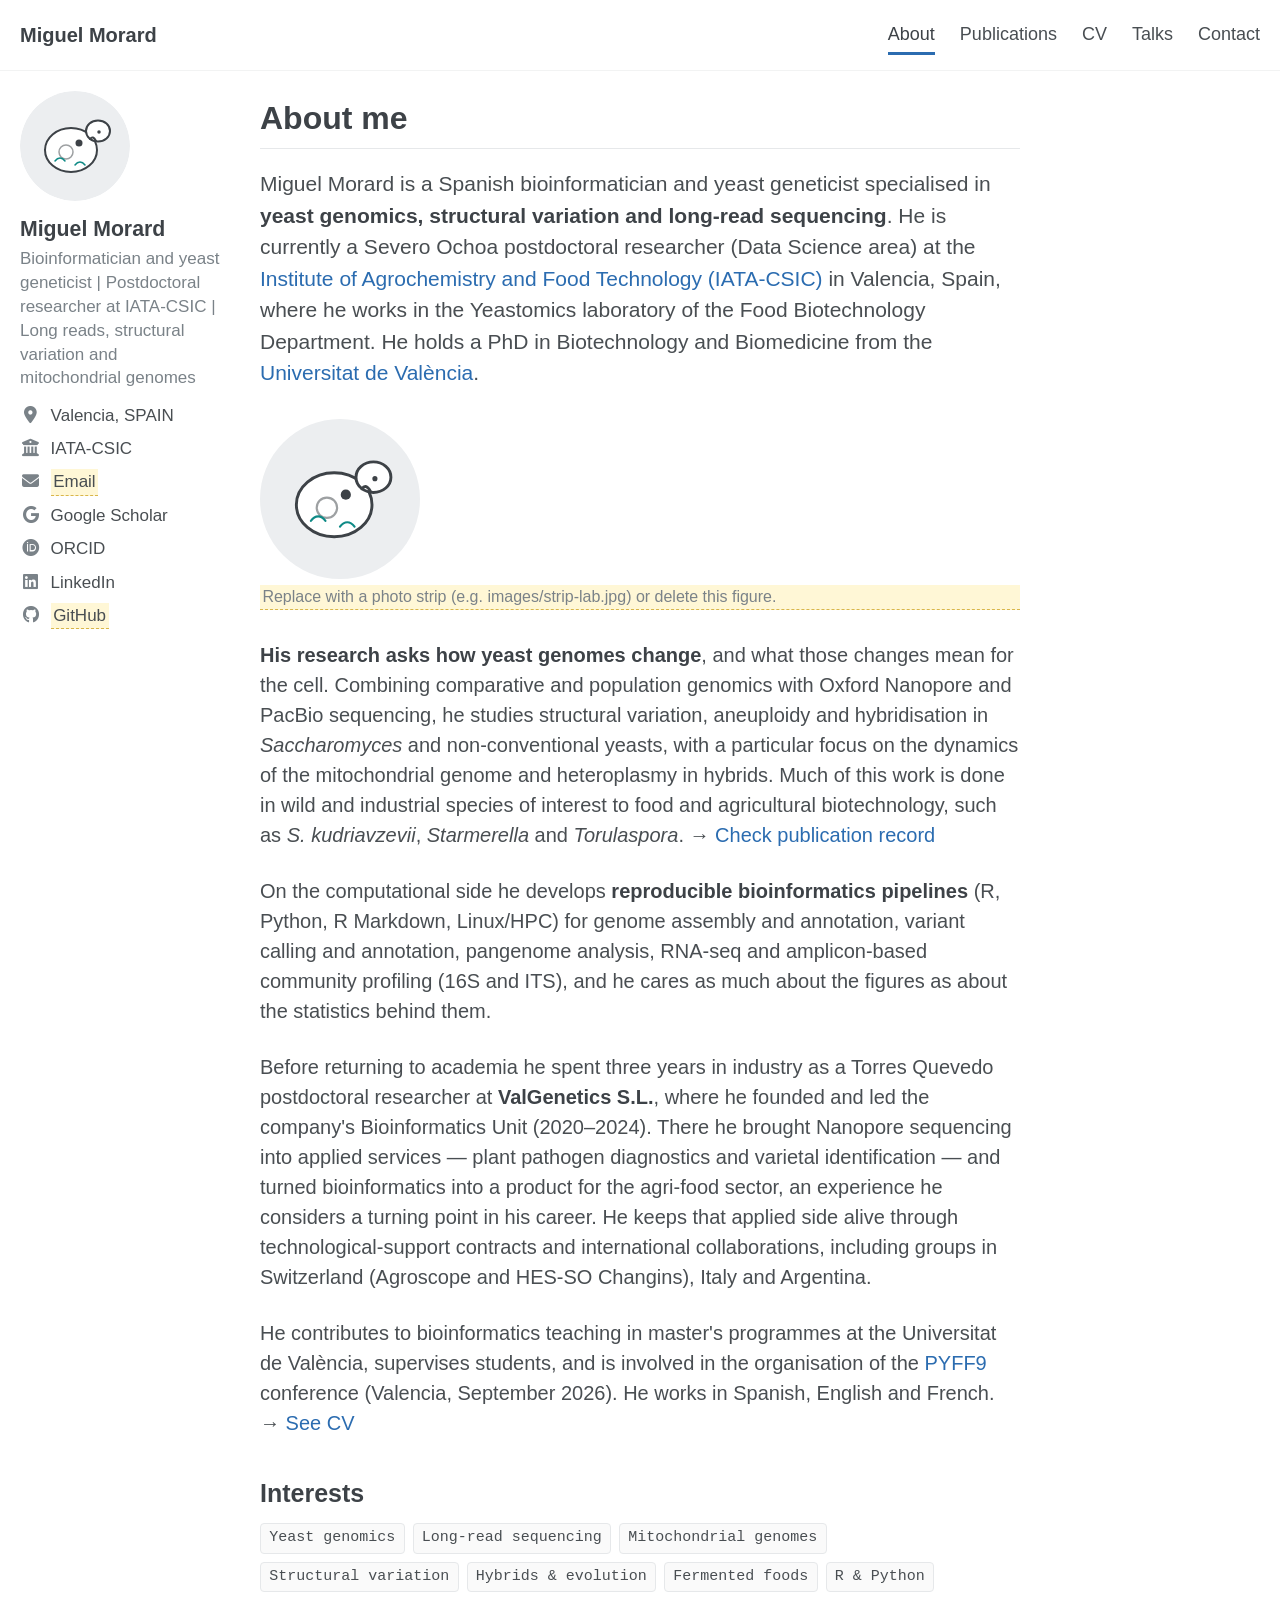
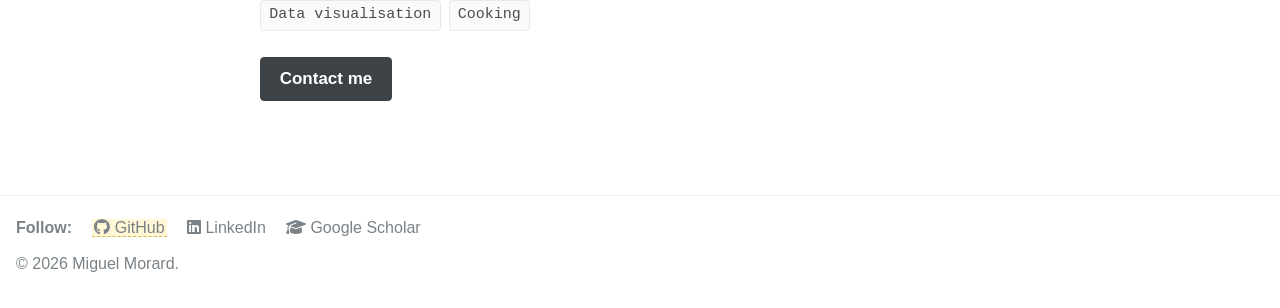
==== index.html @ 8e150df4 "Add files via upload" ====
<!DOCTYPE html>
<html lang="en">
<head>
  <meta charset="utf-8">
  <meta name="viewport" content="width=device-width, initial-scale=1">
  <title>About me - Miguel Morard</title>
  <meta name="description" content="Miguel Morard - bioinformatician and yeast geneticist, postdoctoral researcher at IATA-CSIC (Valencia, Spain)">
  <meta property="og:title" content="About me">
  <meta property="og:description" content="Miguel Morard - bioinformatician and yeast geneticist, postdoctoral researcher at IATA-CSIC (Valencia, Spain)">
  <meta property="og:site_name" content="Miguel Morard">
  <link rel="icon" href="images/profile.svg">
  <link rel="stylesheet" href="https://cdnjs.cloudflare.com/ajax/libs/font-awesome/6.5.2/css/all.min.css">
  <link rel="stylesheet" href="assets/style.css">
</head>
<body>

<!-- ===== Masthead: site title + navigation. To add a page, add a <li> here on every page. ===== -->
<header class="masthead">
  <div class="masthead-inner">
    <a class="site-title" href="index.html">Miguel Morard</a>
    <button class="nav-toggle" aria-controls="site-nav" aria-expanded="false">
      <span class="bars"><span></span><span></span><span></span></span> Menu
    </button>
    <nav class="site-nav" id="site-nav">
      <ul>
        <li><a href="index.html" aria-current="page">About</a></li>
        <li><a href="publications.html">Publications</a></li>
        <li><a href="cv.html">CV</a></li>
        <li><a href="talks.html">Talks</a></li>
        <li><a href="contact.html">Contact</a></li>
      </ul>
    </nav>
  </div>
</header>

<div class="page">

  <!-- ===== Author sidebar. Edit photo, name, tagline and links here (same block on every page). ===== -->
  <aside class="sidebar">
    <div class="author-profile">
      <div class="author-avatar">
        <!-- Replace images/profile.svg with your photo, e.g. images/profile.jpg (square, ~400x400 px) -->
        <img src="images/profile.svg" alt="Miguel Morard">
      </div>
      <div>
        <h3 class="author-name">Miguel Morard</h3>
        <p class="author-bio">Bioinformatician and yeast geneticist | Postdoctoral researcher at IATA-CSIC | Long reads, structural variation and mitochondrial genomes</p>
      </div>
      <button class="author-follow" aria-controls="author-links" aria-expanded="false">Follow</button>
      <ul class="author-links" id="author-links">
        <li><i class="fa-solid fa-location-dot"></i> Valencia, SPAIN</li>
        <li><i class="fa-solid fa-building-columns"></i> IATA-CSIC</li>
        <li><i class="fa-solid fa-envelope"></i> <a href="mailto:you@iata.csic.es" class="todo">Email</a></li>
        <li><i class="fa-brands fa-google"></i> <a href="https://scholar.google.es/citations?user=_j3v1hMAAAAJ" target="_blank" rel="noopener">Google Scholar</a></li>
        <li><i class="fa-brands fa-orcid"></i> <a href="https://orcid.org/0000-0002-6213-6881" target="_blank" rel="noopener">ORCID</a></li>
        <li><i class="fa-brands fa-linkedin"></i> <a href="https://www.linkedin.com/in/miguel-morard" target="_blank" rel="noopener">LinkedIn</a></li>
        <li><i class="fa-brands fa-github"></i> <a href="https://github.com/YOUR-USERNAME" class="todo" target="_blank" rel="noopener">GitHub</a></li>
        <!-- More examples (uncomment and edit the ones you use):
        <li><i class="fa-brands fa-researchgate"></i> <a href="https://www.researchgate.net/profile/..." target="_blank" rel="noopener">ResearchGate</a></li>
        <li><i class="fa-brands fa-bluesky"></i> <a href="https://bsky.app/profile/..." target="_blank" rel="noopener">Bluesky</a></li>
        <li><i class="fa-brands fa-x-twitter"></i> <a href="https://x.com/..." target="_blank" rel="noopener">X</a></li>
        <li><i class="fa-solid fa-book"></i> <a href="https://pubmed.ncbi.nlm.nih.gov/?term=morard+m" target="_blank" rel="noopener">PubMed</a></li>
        -->
      </ul>
    </div>
  </aside>

  <!-- ===== Page content ===== -->
  <main class="page-content">
    <h1 class="page-title">About me</h1>

    <p class="lead">Miguel Morard is a Spanish bioinformatician and yeast geneticist specialised in <strong>yeast genomics, structural variation and long-read sequencing</strong>. He is currently a Severo Ochoa postdoctoral researcher (Data Science area) at the <a href="https://www.iata.csic.es/" target="_blank" rel="noopener">Institute of Agrochemistry and Food Technology (IATA-CSIC)</a> in Valencia, Spain, where he works in the Yeastomics laboratory of the Food Biotechnology Department. He holds a PhD in Biotechnology and Biomedicine from the <a href="https://www.uv.es/" target="_blank" rel="noopener">Universitat de València</a>.</p>

    <figure class="figure">
      <!-- Optional photo strip, like the original site. Delete this block if you don't want it. -->
      <img src="images/profile.svg" alt="" style="width:160px">
      <figcaption class="todo">Replace with a photo strip (e.g. images/strip-lab.jpg) or delete this figure.</figcaption>
    </figure>

    <p><strong>His research asks how yeast genomes change</strong>, and what those changes mean for the cell. Combining comparative and population genomics with Oxford Nanopore and PacBio sequencing, he studies structural variation, aneuploidy and hybridisation in <em>Saccharomyces</em> and non-conventional yeasts, with a particular focus on the dynamics of the mitochondrial genome and heteroplasmy in hybrids. Much of this work is done in wild and industrial species of interest to food and agricultural biotechnology, such as <em>S. kudriavzevii</em>, <em>Starmerella</em> and <em>Torulaspora</em>. &rarr; <a href="publications.html">Check publication record</a></p>

    <p>On the computational side he develops <strong>reproducible bioinformatics pipelines</strong> (R, Python, R Markdown, Linux/HPC) for genome assembly and annotation, variant calling and annotation, pangenome analysis, RNA-seq and amplicon-based community profiling (16S and ITS), and he cares as much about the figures as about the statistics behind them.</p>

    <p>Before returning to academia he spent three years in industry as a Torres Quevedo postdoctoral researcher at <strong>ValGenetics S.L.</strong>, where he founded and led the company's Bioinformatics Unit (2020&ndash;2024). There he brought Nanopore sequencing into applied services &mdash; plant pathogen diagnostics and varietal identification &mdash; and turned bioinformatics into a product for the agri-food sector, an experience he considers a turning point in his career. He keeps that applied side alive through technological-support contracts and international collaborations, including groups in Switzerland (Agroscope and HES-SO Changins), Italy and Argentina.</p>

    <p>He contributes to bioinformatics teaching in master's programmes at the Universitat de València, supervises students, and is involved in the organisation of the <a href="https://yeastfungi.efbiotechnology.org/" target="_blank" rel="noopener">PYFF9</a> conference (Valencia, September 2026). He works in Spanish, English and French. &rarr; <a href="cv.html">See CV</a></p>

    <h2>Interests</h2>
    <ul class="tags">
      <li>Yeast genomics</li>
      <li>Long-read sequencing</li>
      <li>Mitochondrial genomes</li>
      <li>Structural variation</li>
      <li>Hybrids &amp; evolution</li>
      <li>Fermented foods</li>
      <li>R &amp; Python</li>
      <li>Data visualisation</li>
      <li>Cooking</li>
    </ul>

    <p><a class="btn btn-primary" href="contact.html">Contact me</a></p>
  </main>
</div>

<footer class="site-footer">
  <ul class="footer-follow">
    <li>Follow:</li>
    <li><a href="https://github.com/YOUR-USERNAME" class="todo"><i class="fa-brands fa-github"></i> GitHub</a></li>
    <li><a href="https://www.linkedin.com/in/miguel-morard"><i class="fa-brands fa-linkedin"></i> LinkedIn</a></li>
    <li><a href="https://scholar.google.es/citations?user=_j3v1hMAAAAJ"><i class="fa-solid fa-graduation-cap"></i> Google Scholar</a></li>
  </ul>
  <p class="copyright">&copy; 2026 Miguel Morard.</p>
</footer>

<script src="assets/site.js"></script>
</body>
</html>
---- assets/style.css ----
/* ==========================================================================
   Personal academic site — shared styles
   Look: white background, dark-grey text, left author sidebar, top nav.
   Edit the variables below to retune colours in one place.
   ========================================================================== */

:root {
  --text: #494e52;
  --text-light: #7a8288;
  --heading: #3d4247;
  --link: #2b6cb0;
  --link-hover: #1a4d80;
  --rule: #e6e8ea;
  --rule-soft: #f2f3f3;
  --bg: #ffffff;
  --code-bg: #fafafa;
  --font: -apple-system, BlinkMacSystemFont, "Segoe UI", Roboto, "Helvetica Neue", Arial, sans-serif;
  --mono: Monaco, Consolas, "Lucida Console", monospace;
  --sidebar-w: 200px;
  --content-w: 760px;
}

*, *::before, *::after { box-sizing: border-box; }

html { font-size: 16px; }
@media (min-width: 64em) { html { font-size: 18px; } }
@media (min-width: 80em) { html { font-size: 20px; } }

body {
  margin: 0;
  background: var(--bg);
  color: var(--text);
  font-family: var(--font);
  line-height: 1.5;
  -webkit-font-smoothing: antialiased;
}

a { color: var(--link); text-decoration: none; }
a:hover { color: var(--link-hover); text-decoration: underline; }
a:focus-visible { outline: 2px solid var(--link); outline-offset: 2px; }

h1, h2, h3, h4 { color: var(--heading); font-weight: 700; line-height: 1.2; margin: 1.6em 0 0.6em; }
h1 { font-size: 1.6em; }
h2 { font-size: 1.25em; }
h3 { font-size: 1.05em; }
p, ul, ol { margin: 0 0 1.3em; }
strong { color: var(--heading); }
em { font-style: italic; }
hr { border: 0; border-top: 1px solid var(--rule); margin: 2em 0; }
img { max-width: 100%; height: auto; }
blockquote {
  margin: 1.5em 0; padding-left: 1em;
  border-left: 0.25em solid var(--rule);
  color: var(--text-light); font-style: italic;
}

code {
  font-family: var(--mono);
  font-size: 0.8em;
  background: var(--code-bg);
  border: 1px solid var(--rule);
  border-radius: 4px;
  padding: 0.15em 0.4em;
}

/* --------------------------------------------------------------------------
   Masthead (site title + top navigation)
   -------------------------------------------------------------------------- */
.masthead {
  border-bottom: 1px solid var(--rule-soft);
  background: var(--bg);
}
.masthead-inner {
  max-width: 1280px;
  margin: 0 auto;
  padding: 0.75em 1em;
  display: flex;
  align-items: center;
  flex-wrap: wrap;
  gap: 0.5em 1.5em;
}
.site-title {
  font-weight: 700;
  color: var(--heading);
  font-size: 1em;
  margin-right: auto;
}
.site-title:hover { text-decoration: none; color: var(--link); }

.site-nav ul { list-style: none; margin: 0; padding: 0; display: flex; flex-wrap: wrap; gap: 0 1.25em; }
.site-nav a { color: var(--text); font-size: 0.9em; padding: 0.35em 0; display: inline-block; position: relative; }
.site-nav a:hover { color: var(--link); text-decoration: none; }
.site-nav a::after {
  content: ""; position: absolute; left: 0; bottom: 0;
  width: 100%; height: 3px; background: var(--link);
  transform: scaleX(0); transform-origin: left;
  transition: transform 0.2s ease;
}
.site-nav a:hover::after, .site-nav a[aria-current="page"]::after { transform: scaleX(1); }
.site-nav a[aria-current="page"] { color: var(--heading); }

.nav-toggle {
  display: none;
  background: none; border: 0; cursor: pointer;
  padding: 0.4em 0.6em; color: var(--text);
  font: inherit; font-size: 0.9em;
}
.nav-toggle .bars { display: inline-block; width: 1.2em; }
.nav-toggle .bars span { display: block; height: 2px; background: currentColor; margin: 4px 0; }

@media (max-width: 47.99em) {
  .nav-toggle { display: inline-flex; align-items: center; gap: 0.5em; }
  .site-nav { display: none; width: 100%; }
  .site-nav.is-open { display: block; }
  .site-nav ul { flex-direction: column; gap: 0.25em; padding-top: 0.5em; border-top: 1px solid var(--rule-soft); }
  .site-nav a::after { display: none; }
}

/* --------------------------------------------------------------------------
   Page layout: sidebar + main content
   -------------------------------------------------------------------------- */
.page {
  max-width: 1280px;
  margin: 0 auto;
  padding: 1em;
}
@media (min-width: 64em) {
  .page {
    display: grid;
    grid-template-columns: var(--sidebar-w) minmax(0, var(--content-w));
    gap: 2em;
    align-items: start;
  }
}

.sidebar { font-size: 0.85em; }
@media (min-width: 64em) {
  .sidebar { position: sticky; top: 1em; }
}

/* Author profile */
.author-avatar img,
.author-avatar svg {
  width: 110px; height: 110px;
  border-radius: 50%;
  display: block;
}
.author-name { margin: 0.75em 0 0.25em; font-size: 1.25em; font-weight: 700; color: var(--heading); }
.author-bio { margin: 0 0 0.75em; color: var(--text-light); line-height: 1.4; }

.author-follow {
  display: none;
  width: 100%;
  padding: 0.45em 1em;
  margin: 0.5em 0 0.75em;
  background: none; border: 1px solid var(--rule); border-radius: 4px;
  color: var(--text); font: inherit; cursor: pointer;
}
.author-follow:hover { border-color: var(--text-light); }

.author-links { list-style: none; margin: 0; padding: 0; }
.author-links li { margin: 0 0 0.45em; display: flex; align-items: baseline; gap: 0.55em; color: var(--text); }
.author-links i { width: 1.25em; text-align: center; color: var(--text-light); flex: none; }
.author-links a { color: var(--text); }
.author-links a:hover { color: var(--link); }

@media (max-width: 63.99em) {
  .author-profile { display: grid; grid-template-columns: 90px 1fr; column-gap: 1em; align-items: center; }
  .author-avatar img, .author-avatar svg { width: 90px; height: 90px; }
  .author-name { margin-top: 0; }
  .author-follow { display: block; grid-column: 1 / -1; }
  .author-links { display: none; grid-column: 1 / -1; }
  .author-links.is-open { display: block; }
}

/* Main content */
.page-content { min-width: 0; }
.page-title {
  margin-top: 0.25em;
  padding-bottom: 0.35em;
  border-bottom: 1px solid var(--rule);
}
.page-content > .lead { font-size: 1.05em; }
.figure { margin: 1.5em 0; }
.figure img { display: block; border-radius: 4px; }
.figure figcaption { font-size: 0.8em; color: var(--text-light); margin-top: 0.4em; }

/* Tag strip (e.g. "Interests") */
.tags { display: flex; flex-wrap: wrap; gap: 0.4em; margin: 0 0 1.3em; padding: 0; list-style: none; }
.tags li { font-family: var(--mono); font-size: 0.75em; background: var(--code-bg); border: 1px solid var(--rule); border-radius: 4px; padding: 0.2em 0.55em; }

/* Buttons */
.btn {
  display: inline-block;
  padding: 0.5em 1.1em;
  border: 1px solid var(--heading);
  border-radius: 4px;
  color: var(--heading);
  font-size: 0.85em; font-weight: 600;
  text-decoration: none;
}
.btn:hover { background: var(--heading); color: #fff; text-decoration: none; }
.btn-primary { background: var(--heading); color: #fff; }
.btn-primary:hover { background: var(--link); border-color: var(--link); }

/* Lists used on CV / talks / publications */
.entries { list-style: none; margin: 0 0 1.5em; padding: 0; }
.entries li { padding: 0.75em 0; border-bottom: 1px solid var(--rule-soft); }
.entries li:last-child { border-bottom: 0; }
.entry-title { display: block; font-weight: 600; color: var(--heading); }
.entry-meta { display: block; color: var(--text-light); font-size: 0.85em; margin-top: 0.15em; }
.entry-desc { display: block; margin-top: 0.3em; }

.cv-row { display: grid; grid-template-columns: 6.5em 1fr; gap: 1em; padding: 0.6em 0; border-bottom: 1px solid var(--rule-soft); }
.cv-row:last-child { border-bottom: 0; }
.cv-date { color: var(--text-light); font-size: 0.85em; padding-top: 0.15em; }
.cv-main strong { display: block; }
.cv-main span { color: var(--text-light); font-size: 0.9em; }
@media (max-width: 39.99em) { .cv-row { grid-template-columns: 1fr; gap: 0.15em; } }

.pub-year { margin: 1.5em 0 0.25em; color: var(--text-light); font-size: 0.9em; font-weight: 600; }
.pub-note { color: var(--text-light); font-size: 0.8em; }

/* Editable placeholders — remove the class once you have filled them in */
.todo { background: #fff7d6; border-bottom: 1px dashed #d9b64a; padding: 0 0.15em; }

/* --------------------------------------------------------------------------
   Footer
   -------------------------------------------------------------------------- */
.site-footer {
  max-width: 1280px;
  margin: 3em auto 0;
  padding: 1.25em 1em 2em;
  border-top: 1px solid var(--rule-soft);
  color: var(--text-light);
  font-size: 0.8em;
}
.footer-follow { list-style: none; margin: 0 0 0.75em; padding: 0; display: flex; flex-wrap: wrap; gap: 0 1.25em; }
.footer-follow li:first-child { font-weight: 700; }
.footer-follow a { color: var(--text-light); }
.footer-follow a:hover { color: var(--link); }
.site-footer .copyright { margin: 0; }

@media (prefers-reduced-motion: reduce) {
  .site-nav a::after { transition: none; }
}
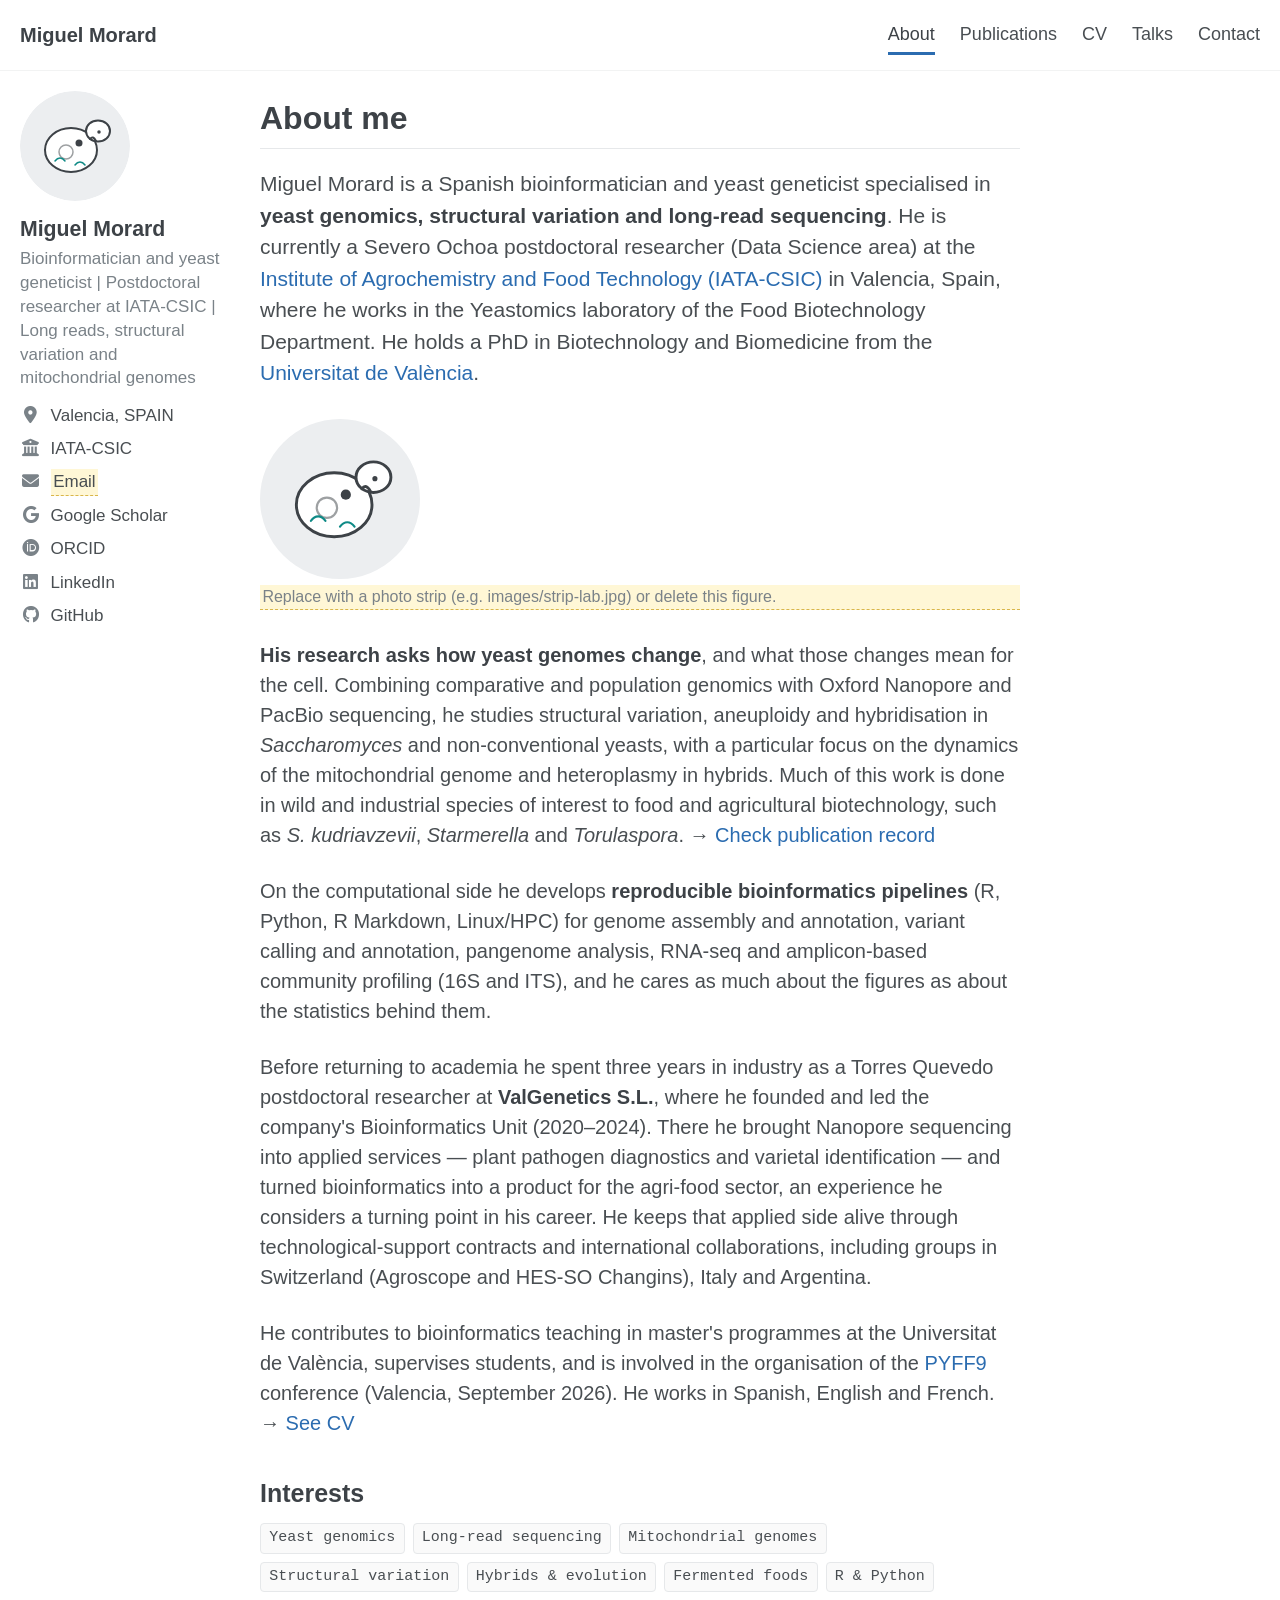
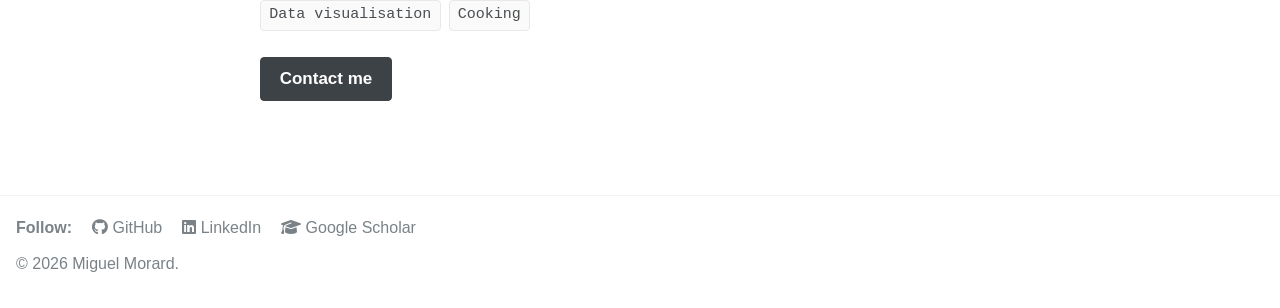
==== commit 97a0a756: "Add files via upload" ====
--- a/index.html
+++ b/index.html
@@ -54,7 +54,7 @@
         <li><i class="fa-brands fa-google"></i> <a href="https://scholar.google.es/citations?user=_j3v1hMAAAAJ" target="_blank" rel="noopener">Google Scholar</a></li>
         <li><i class="fa-brands fa-orcid"></i> <a href="https://orcid.org/0000-0002-6213-6881" target="_blank" rel="noopener">ORCID</a></li>
         <li><i class="fa-brands fa-linkedin"></i> <a href="https://www.linkedin.com/in/miguel-morard" target="_blank" rel="noopener">LinkedIn</a></li>
-        <li><i class="fa-brands fa-github"></i> <a href="https://github.com/YOUR-USERNAME" class="todo" target="_blank" rel="noopener">GitHub</a></li>
+        <li><i class="fa-brands fa-github"></i> <a href="https://github.com/miguelmorard" target="_blank" rel="noopener">GitHub</a></li>
         <!-- More examples (uncomment and edit the ones you use):
         <li><i class="fa-brands fa-researchgate"></i> <a href="https://www.researchgate.net/profile/..." target="_blank" rel="noopener">ResearchGate</a></li>
         <li><i class="fa-brands fa-bluesky"></i> <a href="https://bsky.app/profile/..." target="_blank" rel="noopener">Bluesky</a></li>
@@ -105,7 +105,7 @@
 <footer class="site-footer">
   <ul class="footer-follow">
     <li>Follow:</li>
-    <li><a href="https://github.com/YOUR-USERNAME" class="todo"><i class="fa-brands fa-github"></i> GitHub</a></li>
+    <li><a href="https://github.com/miguelmorard"><i class="fa-brands fa-github"></i> GitHub</a></li>
     <li><a href="https://www.linkedin.com/in/miguel-morard"><i class="fa-brands fa-linkedin"></i> LinkedIn</a></li>
     <li><a href="https://scholar.google.es/citations?user=_j3v1hMAAAAJ"><i class="fa-solid fa-graduation-cap"></i> Google Scholar</a></li>
   </ul>
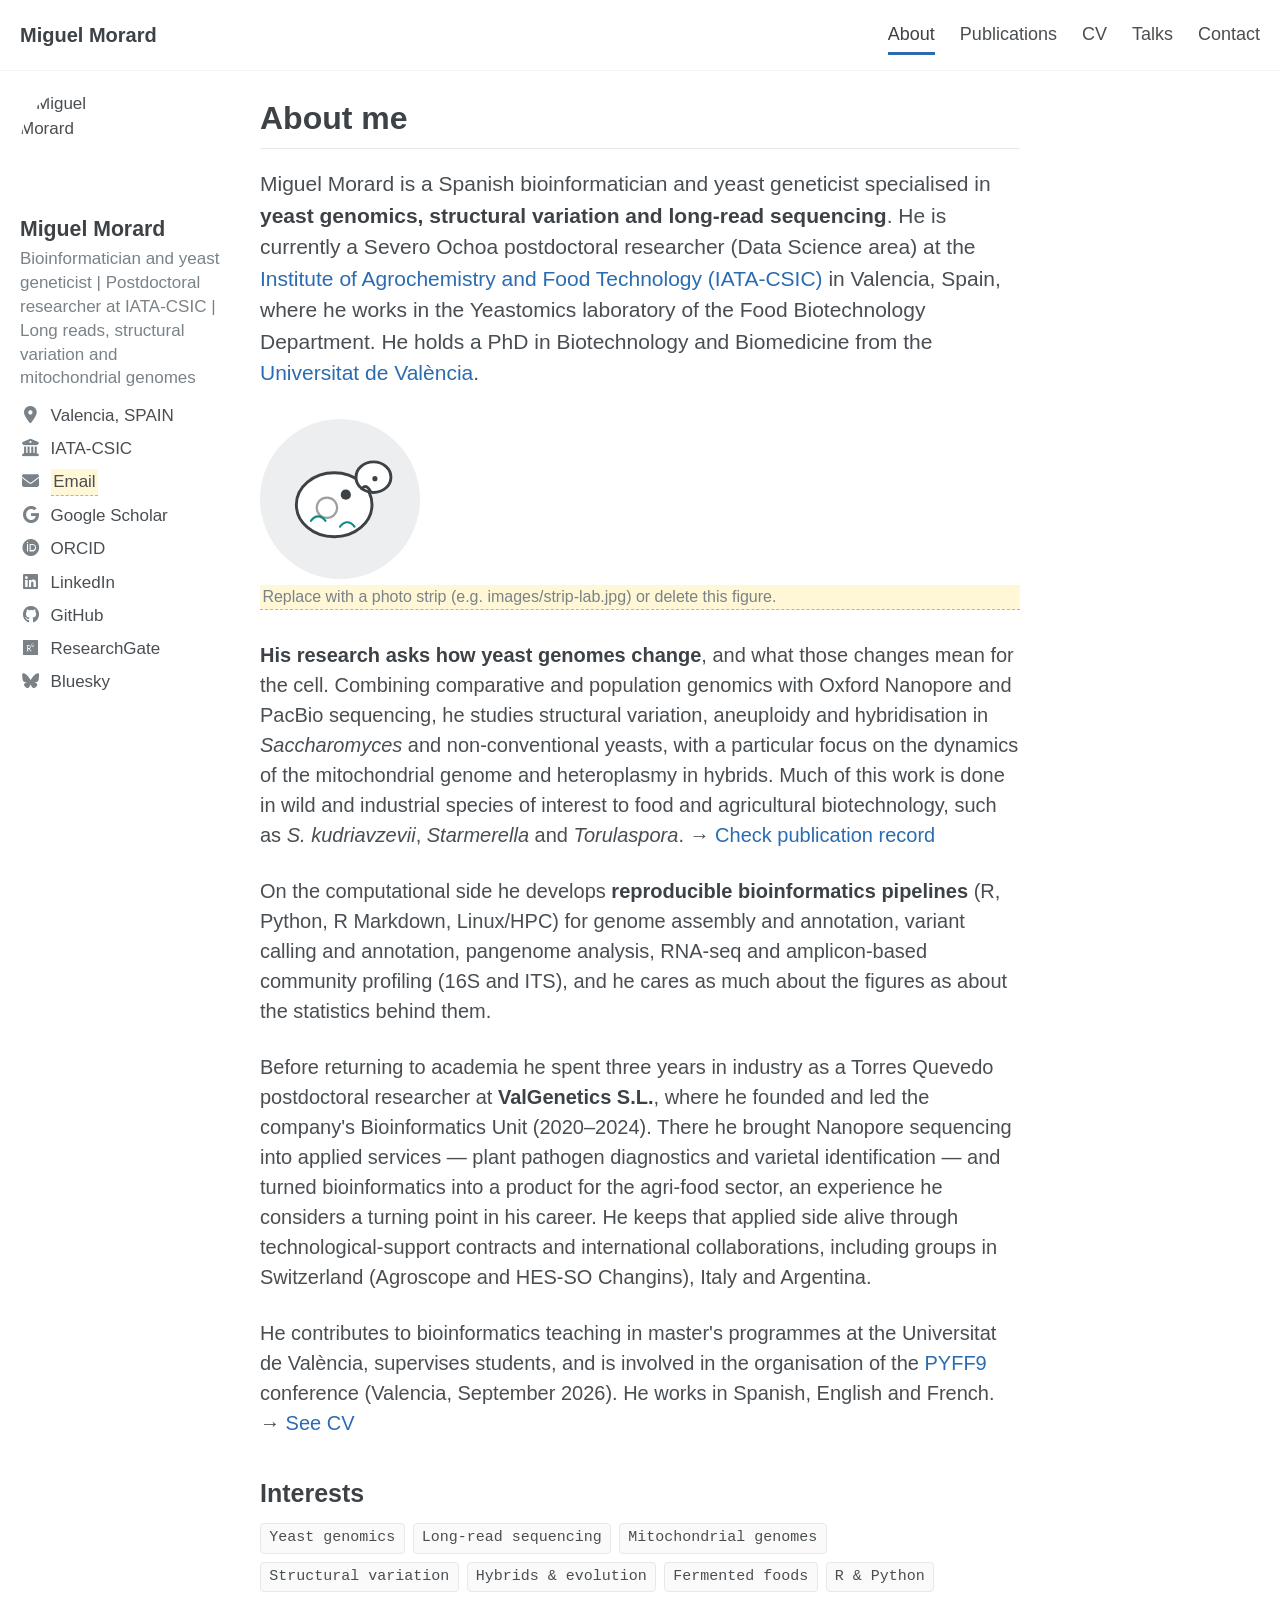
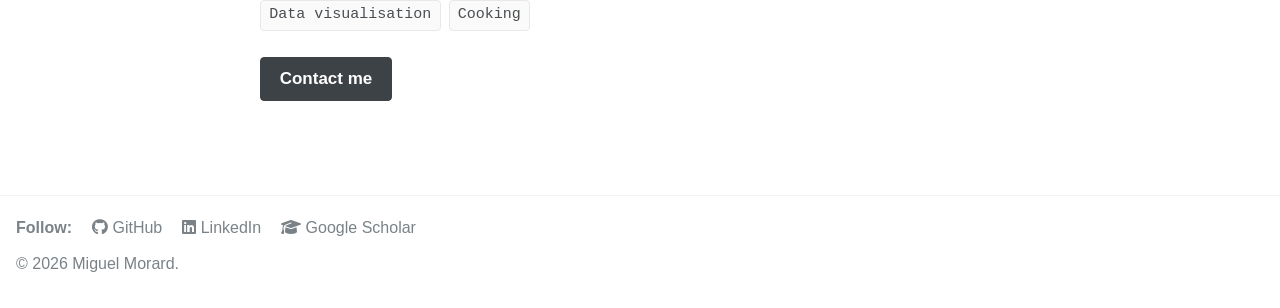
==== commit 3c271436: "Update author profile links and image source" ====
--- a/index.html
+++ b/index.html
@@ -35,12 +35,12 @@
 
 <div class="page">
 
-  <!-- ===== Author sidebar. Edit photo, name, tagline and links here (same block on every page). ===== -->
+   <!-- ===== Author sidebar. Edit photo, name, tagline and links here (same block on every page). ===== -->
   <aside class="sidebar">
     <div class="author-profile">
       <div class="author-avatar">
         <!-- Replace images/profile.svg with your photo, e.g. images/profile.jpg (square, ~400x400 px) -->
-        <img src="images/profile.svg" alt="Miguel Morard">
+        <img src="images/profile.png" alt="Miguel Morard">
       </div>
       <div>
         <h3 class="author-name">Miguel Morard</h3>
@@ -50,14 +50,14 @@
       <ul class="author-links" id="author-links">
         <li><i class="fa-solid fa-location-dot"></i> Valencia, SPAIN</li>
         <li><i class="fa-solid fa-building-columns"></i> IATA-CSIC</li>
-        <li><i class="fa-solid fa-envelope"></i> <a href="mailto:you@iata.csic.es" class="todo">Email</a></li>
+        <li><i class="fa-solid fa-envelope"></i> <a href="mailto:miguel.morard@iata.csic.es" class="todo">Email</a></li>
         <li><i class="fa-brands fa-google"></i> <a href="https://scholar.google.es/citations?user=_j3v1hMAAAAJ" target="_blank" rel="noopener">Google Scholar</a></li>
         <li><i class="fa-brands fa-orcid"></i> <a href="https://orcid.org/0000-0002-6213-6881" target="_blank" rel="noopener">ORCID</a></li>
         <li><i class="fa-brands fa-linkedin"></i> <a href="https://www.linkedin.com/in/miguel-morard" target="_blank" rel="noopener">LinkedIn</a></li>
         <li><i class="fa-brands fa-github"></i> <a href="https://github.com/miguelmorard" target="_blank" rel="noopener">GitHub</a></li>
-        <!-- More examples (uncomment and edit the ones you use):
-        <li><i class="fa-brands fa-researchgate"></i> <a href="https://www.researchgate.net/profile/..." target="_blank" rel="noopener">ResearchGate</a></li>
-        <li><i class="fa-brands fa-bluesky"></i> <a href="https://bsky.app/profile/..." target="_blank" rel="noopener">Bluesky</a></li>
+        <li><i class="fa-brands fa-researchgate"></i> <a href="https://www.researchgate.net/profile/Miguel-Morard/research" target="_blank" rel="noopener">ResearchGate</a></li>
+        <li><i class="fa-brands fa-bluesky"></i> <a href="https://bsky.app/profile/mmorard.bsky.social" target="_blank" rel="noopener">Bluesky</a></li>
+        <!-- More examples (uncomment and edit the ones you use): 
         <li><i class="fa-brands fa-x-twitter"></i> <a href="https://x.com/..." target="_blank" rel="noopener">X</a></li>
         <li><i class="fa-solid fa-book"></i> <a href="https://pubmed.ncbi.nlm.nih.gov/?term=morard+m" target="_blank" rel="noopener">PubMed</a></li>
         -->
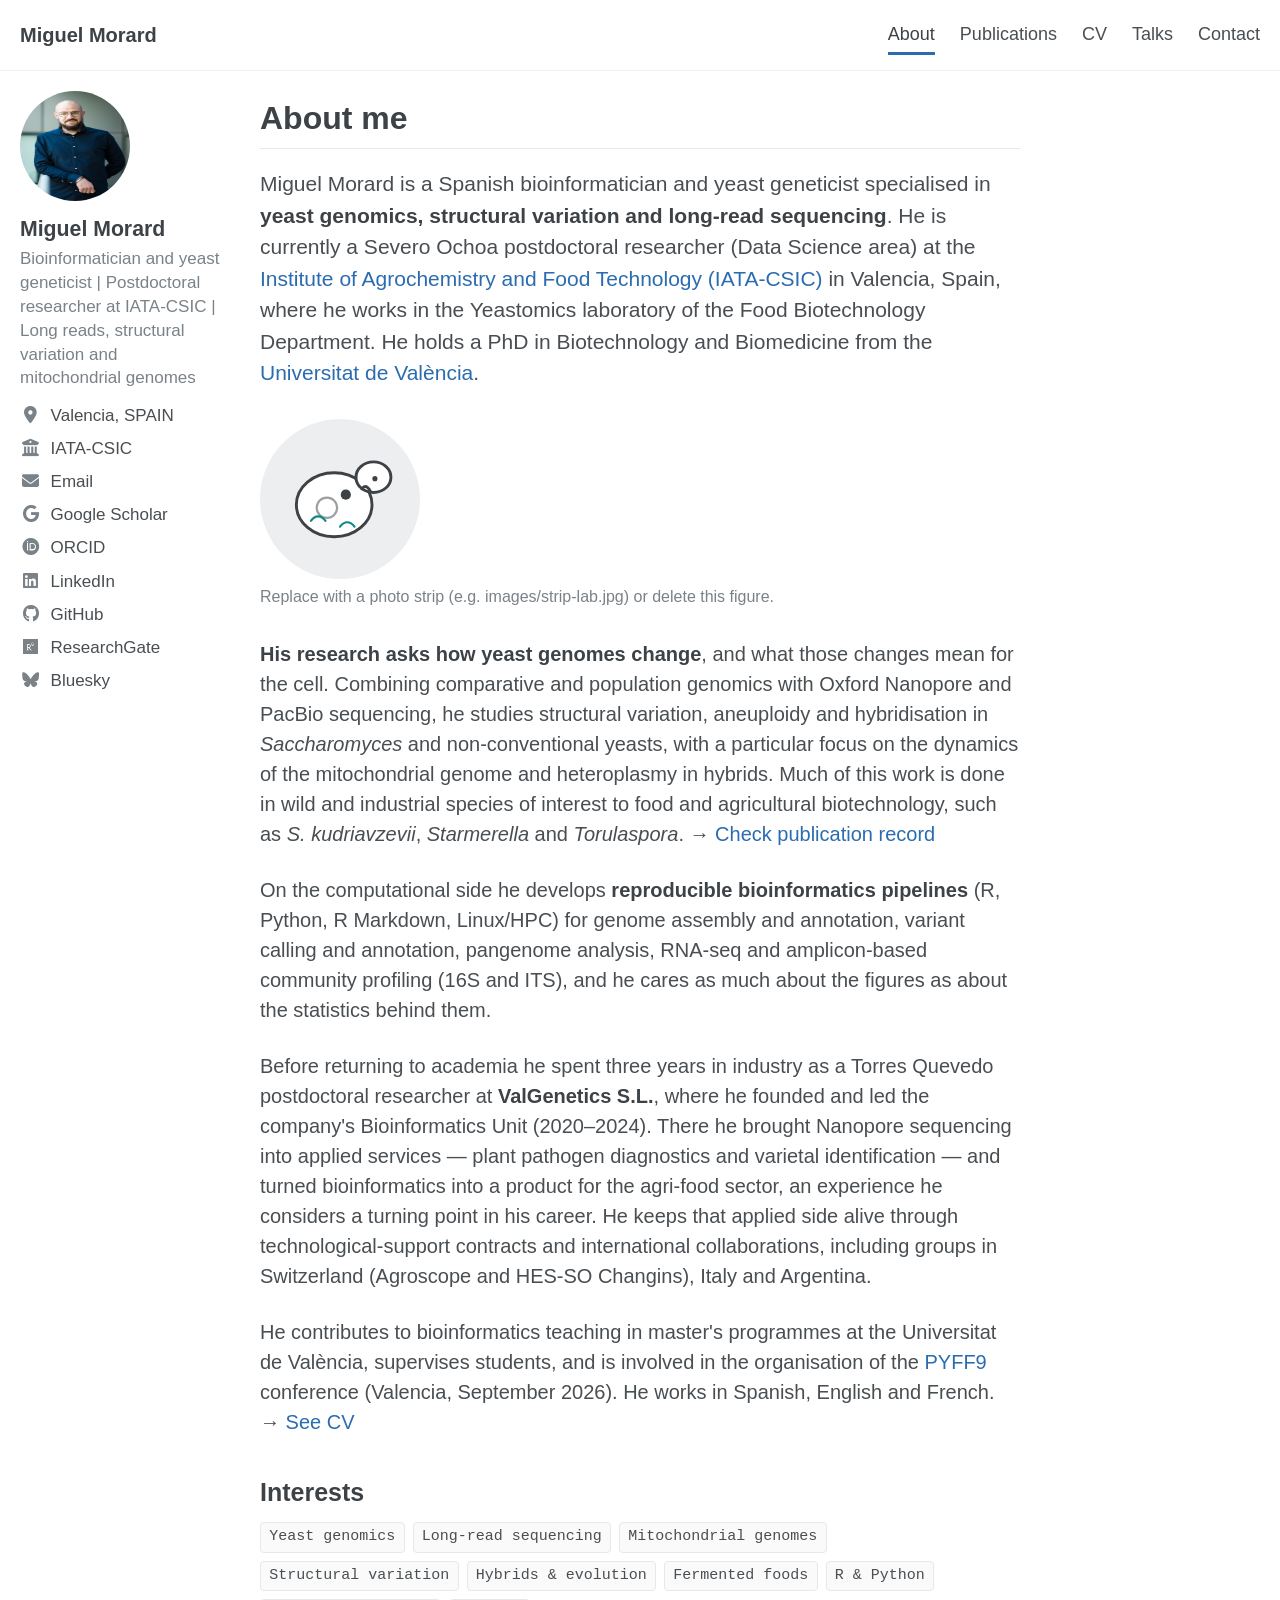
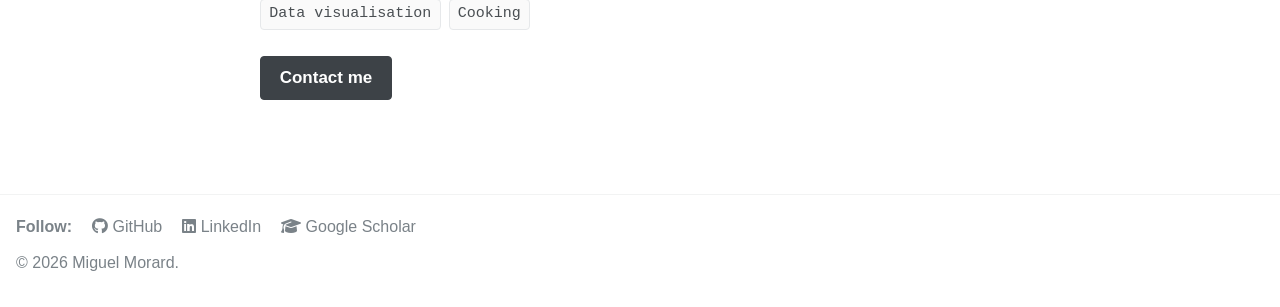
==== commit 46fe5418: "Update profile image source in index.html" ====
--- a/index.html
+++ b/index.html
@@ -40,7 +40,7 @@
     <div class="author-profile">
       <div class="author-avatar">
         <!-- Replace images/profile.svg with your photo, e.g. images/profile.jpg (square, ~400x400 px) -->
-        <img src="images/profile.png" alt="Miguel Morard">
+        <img src="images/profile.jpg" alt="Miguel Morard">
       </div>
       <div>
         <h3 class="author-name">Miguel Morard</h3>
--- a/assets/style.css
+++ b/assets/style.css
@@ -221,9 +221,9 @@
 .pub-year { margin: 1.5em 0 0.25em; color: var(--text-light); font-size: 0.9em; font-weight: 600; }
 .pub-note { color: var(--text-light); font-size: 0.8em; }
 
-/* Editable placeholders — remove the class once you have filled them in */
+/* Editable placeholders — remove the class once you have filled them in 
 .todo { background: #fff7d6; border-bottom: 1px dashed #d9b64a; padding: 0 0.15em; }
-
+*/
 /* --------------------------------------------------------------------------
    Footer
    -------------------------------------------------------------------------- */
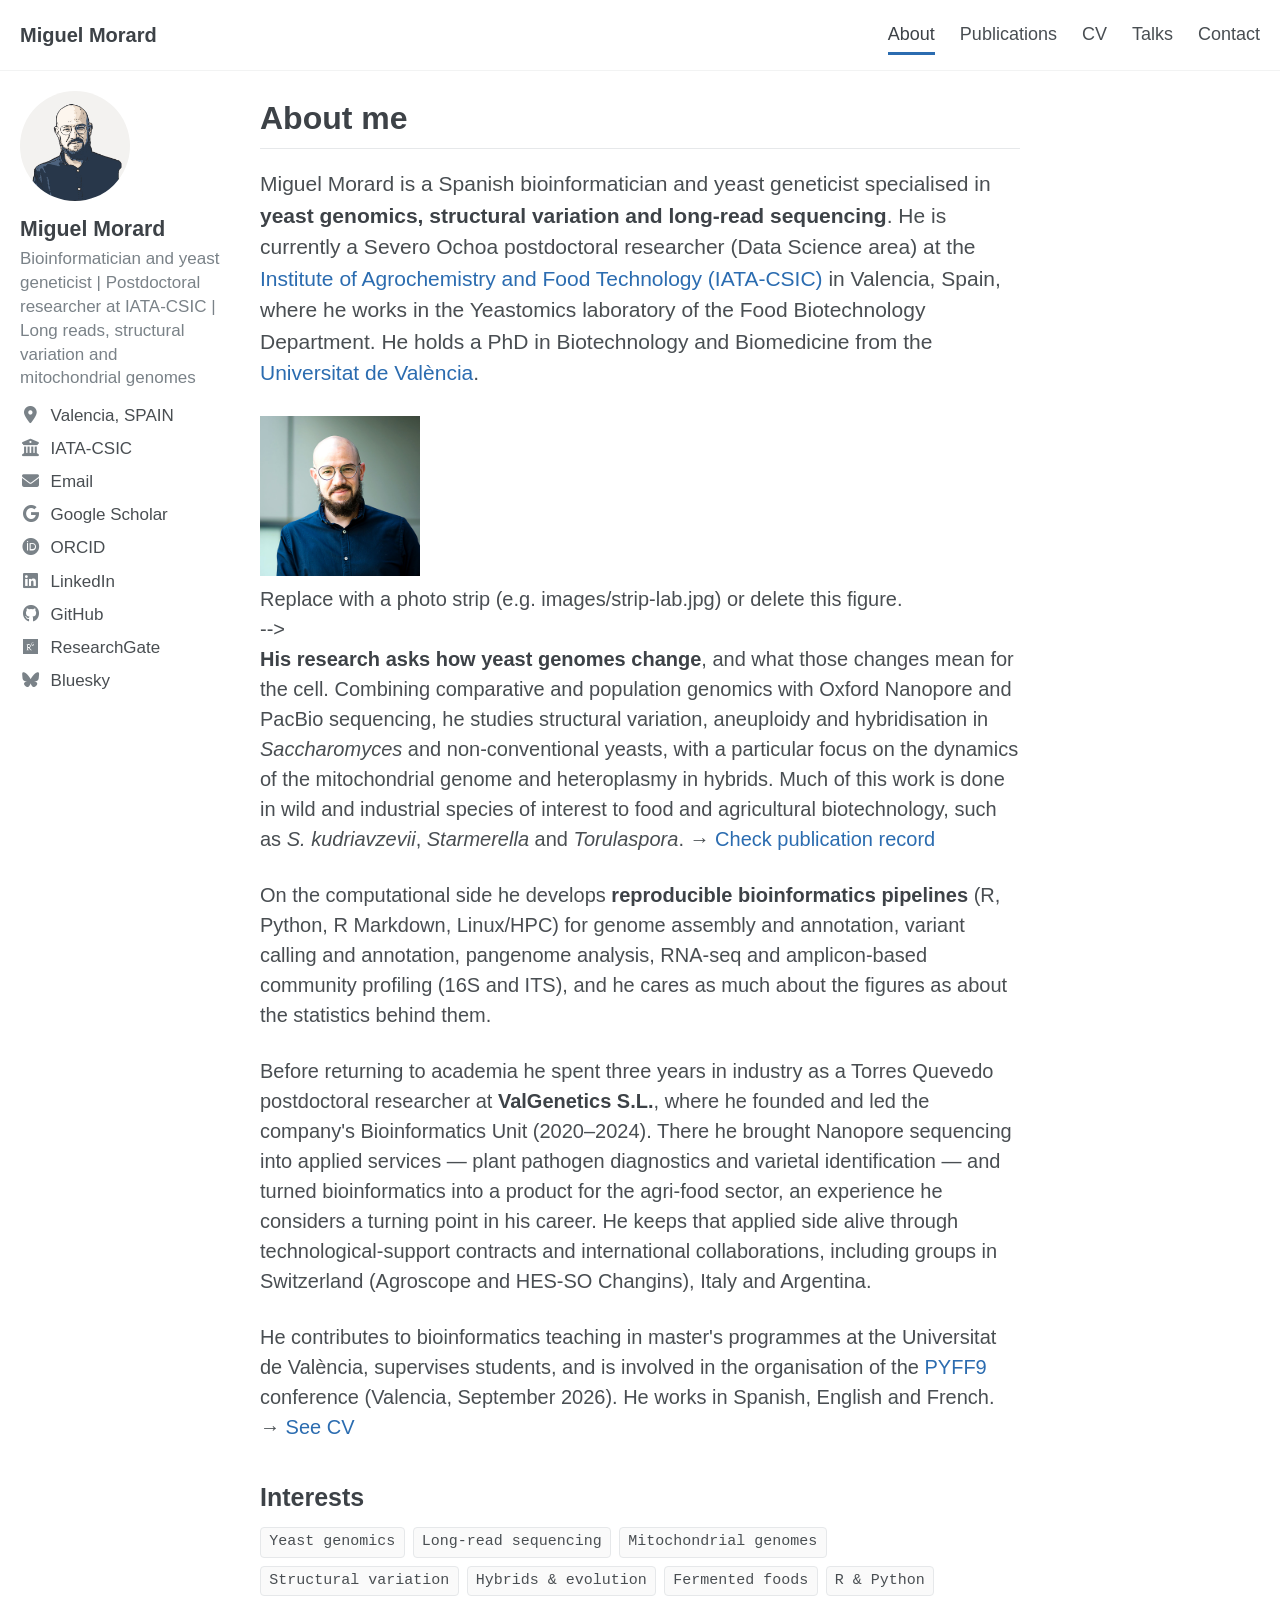
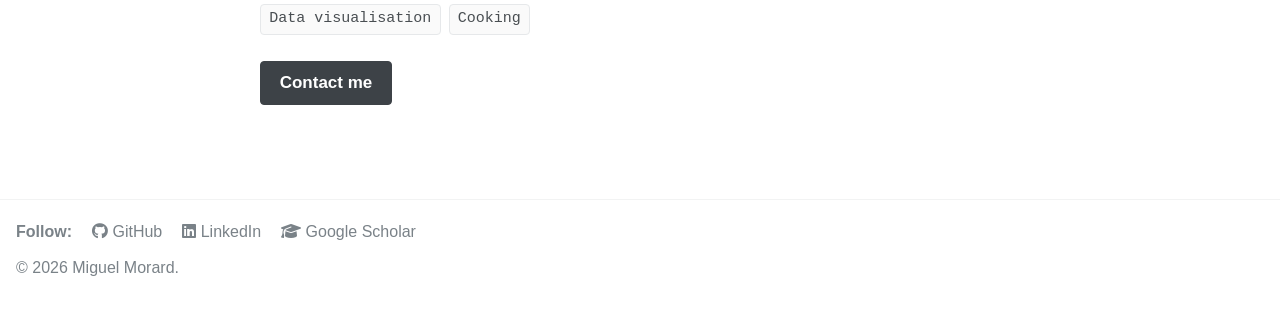
==== commit 488003a0: "Change profile image and clean up HTML Updated profile image and removed commented figure block." ====
--- a/index.html
+++ b/index.html
@@ -70,13 +70,14 @@
     <h1 class="page-title">About me</h1>
 
     <p class="lead">Miguel Morard is a Spanish bioinformatician and yeast geneticist specialised in <strong>yeast genomics, structural variation and long-read sequencing</strong>. He is currently a Severo Ochoa postdoctoral researcher (Data Science area) at the <a href="https://www.iata.csic.es/" target="_blank" rel="noopener">Institute of Agrochemistry and Food Technology (IATA-CSIC)</a> in Valencia, Spain, where he works in the Yeastomics laboratory of the Food Biotechnology Department. He holds a PhD in Biotechnology and Biomedicine from the <a href="https://www.uv.es/" target="_blank" rel="noopener">Universitat de València</a>.</p>
-
+    <!--
     <figure class="figure">
       <!-- Optional photo strip, like the original site. Delete this block if you don't want it. -->
-      <img src="images/profile.svg" alt="" style="width:160px">
+      <img src="images/me.jpg" alt="" style="width:160px">
       <figcaption class="todo">Replace with a photo strip (e.g. images/strip-lab.jpg) or delete this figure.</figcaption>
     </figure>
-
+    -->
+    
     <p><strong>His research asks how yeast genomes change</strong>, and what those changes mean for the cell. Combining comparative and population genomics with Oxford Nanopore and PacBio sequencing, he studies structural variation, aneuploidy and hybridisation in <em>Saccharomyces</em> and non-conventional yeasts, with a particular focus on the dynamics of the mitochondrial genome and heteroplasmy in hybrids. Much of this work is done in wild and industrial species of interest to food and agricultural biotechnology, such as <em>S. kudriavzevii</em>, <em>Starmerella</em> and <em>Torulaspora</em>. &rarr; <a href="publications.html">Check publication record</a></p>
 
     <p>On the computational side he develops <strong>reproducible bioinformatics pipelines</strong> (R, Python, R Markdown, Linux/HPC) for genome assembly and annotation, variant calling and annotation, pangenome analysis, RNA-seq and amplicon-based community profiling (16S and ITS), and he cares as much about the figures as about the statistics behind them.</p>
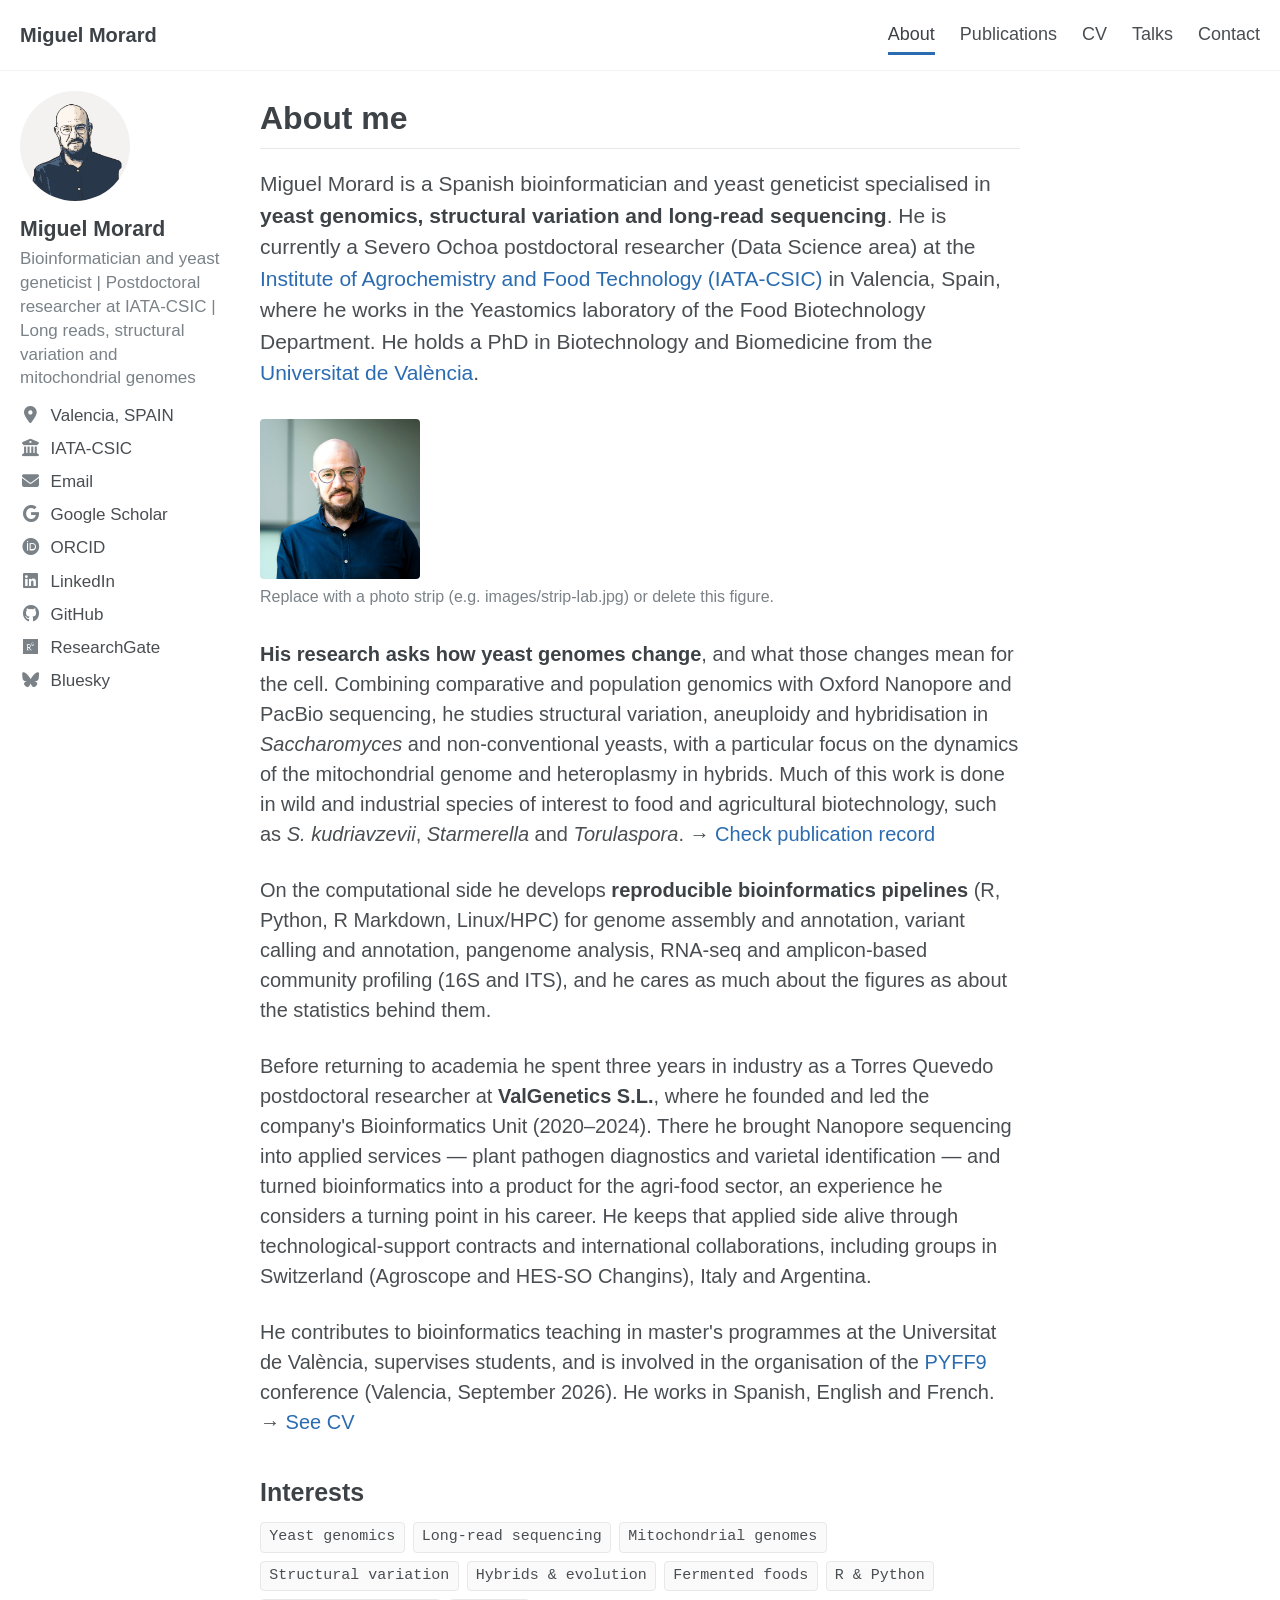
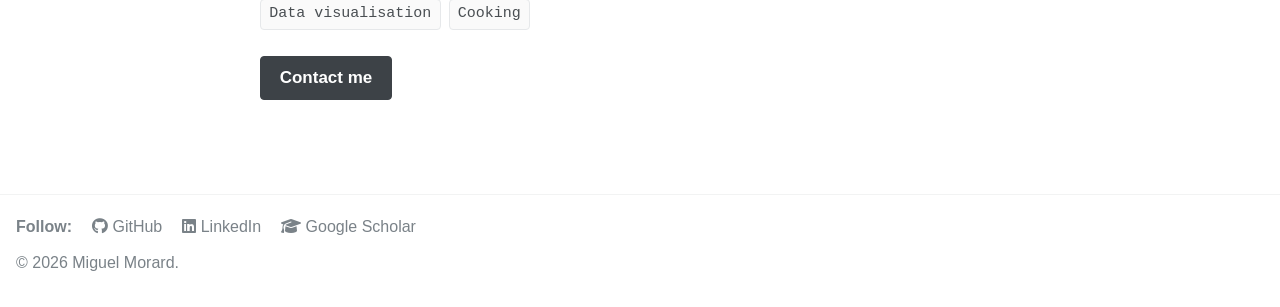
==== commit 5f70cdd4: "Update content in index.html about research and bioinformatics Removed commented-out section and add" ====
--- a/index.html
+++ b/index.html
@@ -70,13 +70,13 @@
     <h1 class="page-title">About me</h1>
 
     <p class="lead">Miguel Morard is a Spanish bioinformatician and yeast geneticist specialised in <strong>yeast genomics, structural variation and long-read sequencing</strong>. He is currently a Severo Ochoa postdoctoral researcher (Data Science area) at the <a href="https://www.iata.csic.es/" target="_blank" rel="noopener">Institute of Agrochemistry and Food Technology (IATA-CSIC)</a> in Valencia, Spain, where he works in the Yeastomics laboratory of the Food Biotechnology Department. He holds a PhD in Biotechnology and Biomedicine from the <a href="https://www.uv.es/" target="_blank" rel="noopener">Universitat de València</a>.</p>
-    <!--
+    
     <figure class="figure">
       <!-- Optional photo strip, like the original site. Delete this block if you don't want it. -->
       <img src="images/me.jpg" alt="" style="width:160px">
       <figcaption class="todo">Replace with a photo strip (e.g. images/strip-lab.jpg) or delete this figure.</figcaption>
     </figure>
-    -->
+    
     
     <p><strong>His research asks how yeast genomes change</strong>, and what those changes mean for the cell. Combining comparative and population genomics with Oxford Nanopore and PacBio sequencing, he studies structural variation, aneuploidy and hybridisation in <em>Saccharomyces</em> and non-conventional yeasts, with a particular focus on the dynamics of the mitochondrial genome and heteroplasmy in hybrids. Much of this work is done in wild and industrial species of interest to food and agricultural biotechnology, such as <em>S. kudriavzevii</em>, <em>Starmerella</em> and <em>Torulaspora</em>. &rarr; <a href="publications.html">Check publication record</a></p>
 
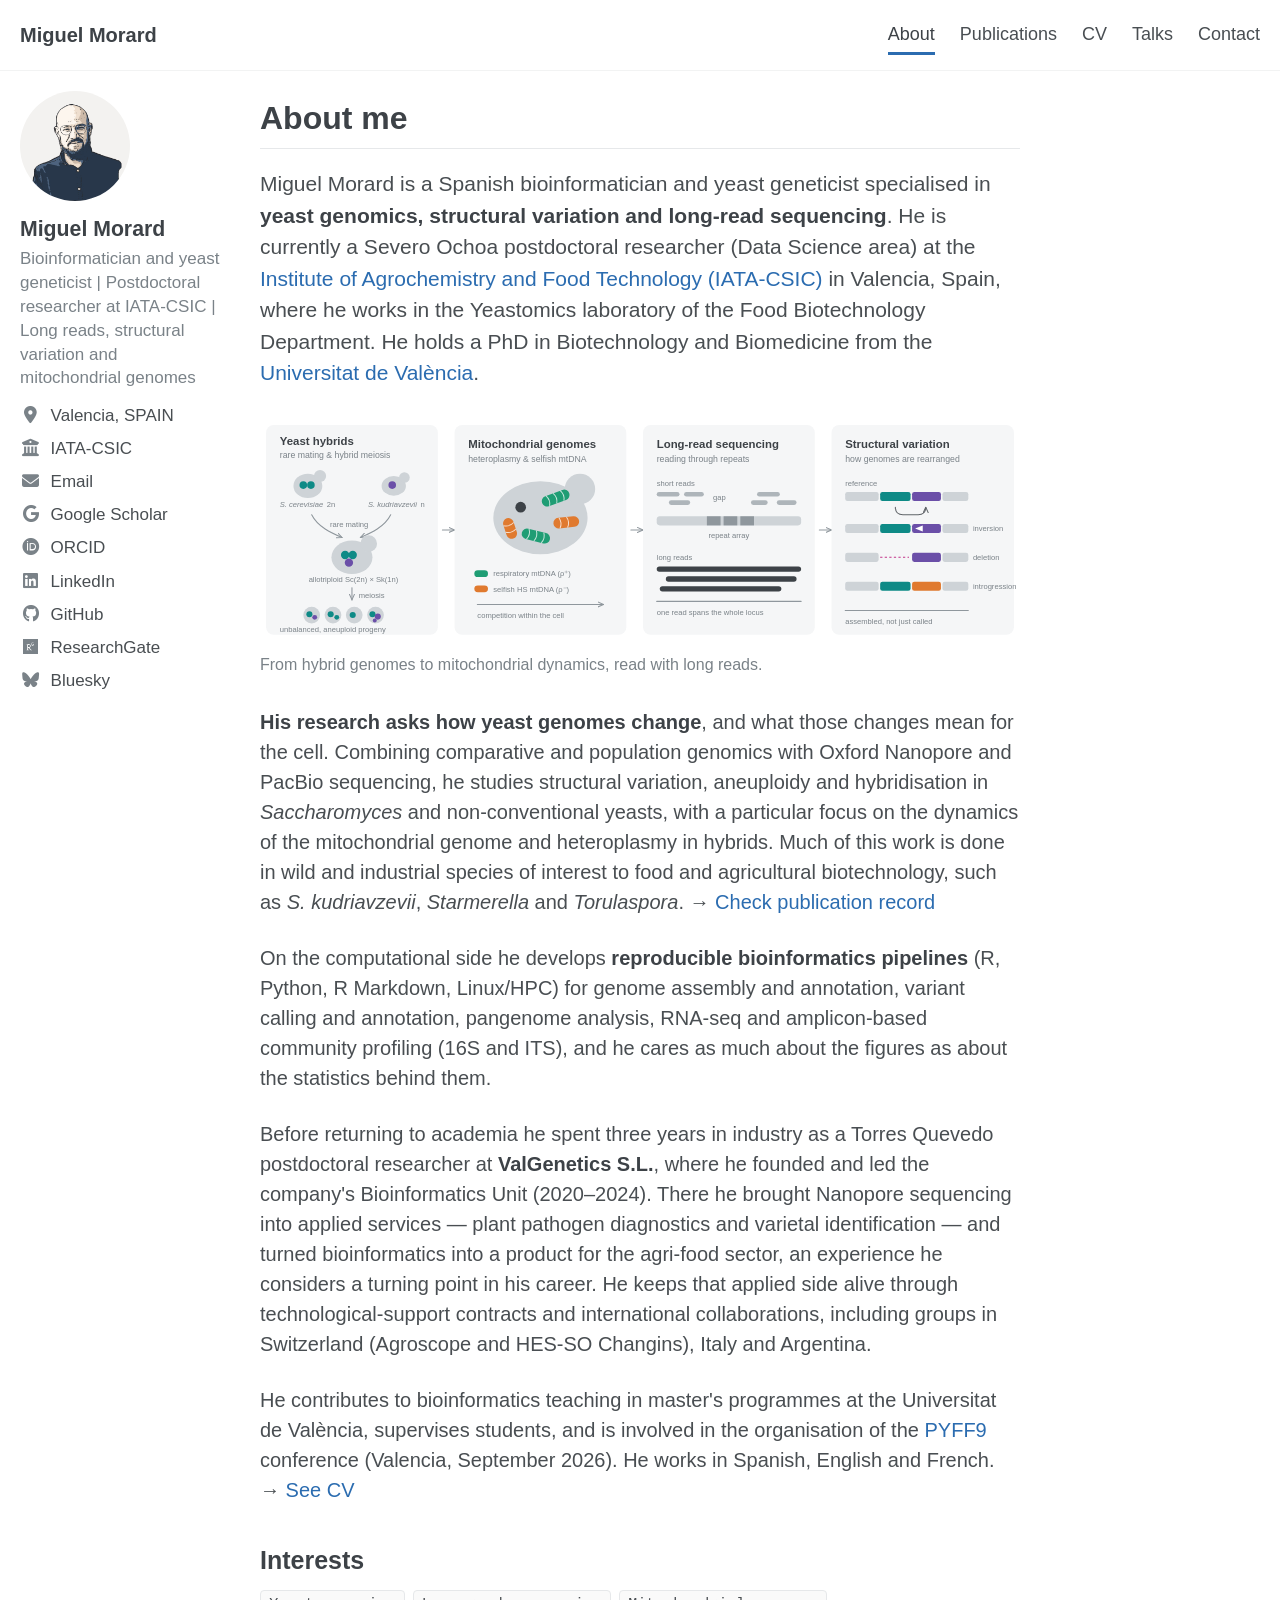
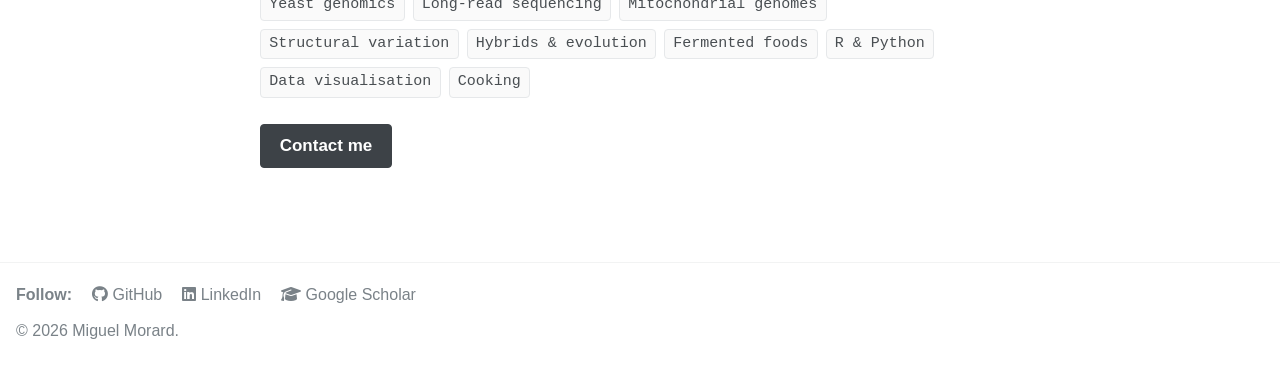
==== commit 9ed5c0f5: "Update research image and caption in index.html" ====
--- a/index.html
+++ b/index.html
@@ -73,8 +73,8 @@
     
     <figure class="figure">
       <!-- Optional photo strip, like the original site. Delete this block if you don't want it. -->
-      <img src="images/me.jpg" alt="" style="width:160px">
-      <figcaption class="todo">Replace with a photo strip (e.g. images/strip-lab.jpg) or delete this figure.</figcaption>
+      <img src="images/research-scheme.svg" alt="Research overview: rare mating and hybrid meiosis, mitochondrial genomes, long-read sequencing and structural variation">
+      <figcaption class="todo">From hybrid genomes to mitochondrial dynamics, read with long reads.</figcaption>
     </figure>
     
     
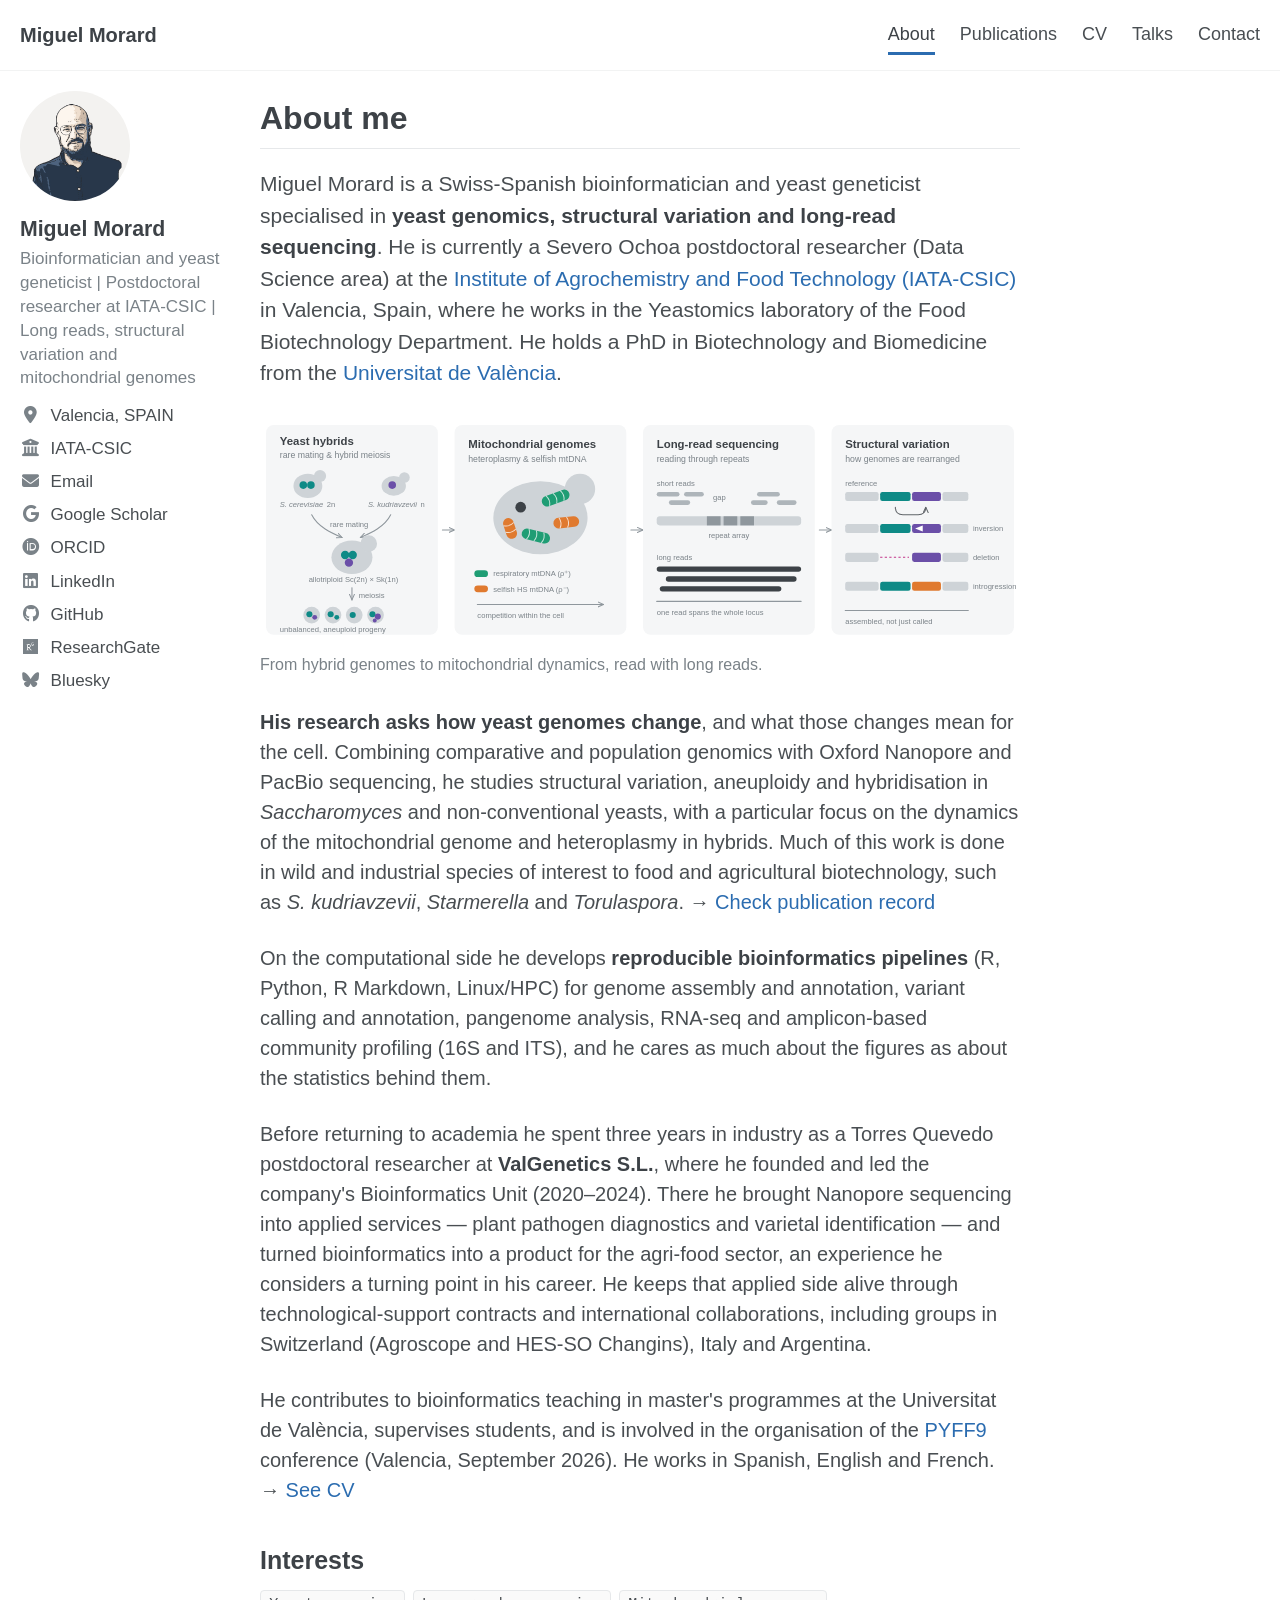
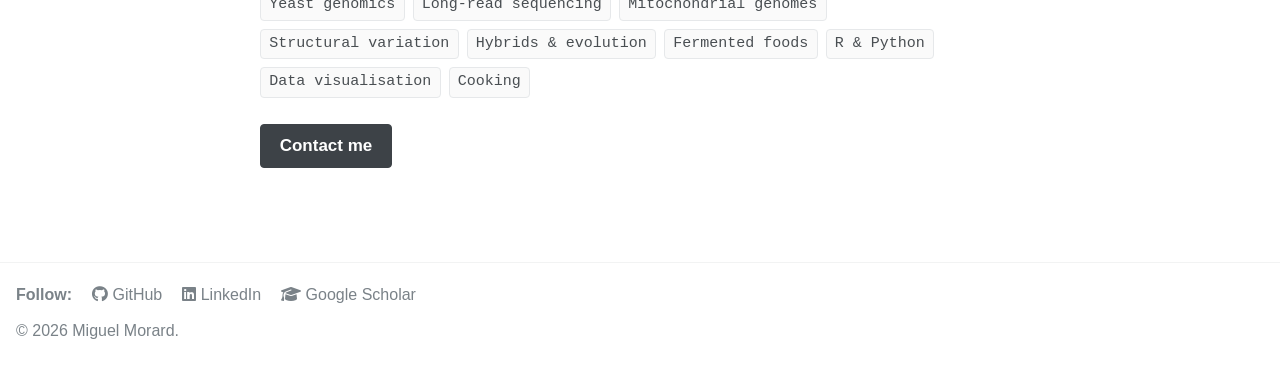
==== commit 09065e5d: "Update nationality from Spanish to Swiss-Spanish" ====
--- a/index.html
+++ b/index.html
@@ -69,7 +69,7 @@
   <main class="page-content">
     <h1 class="page-title">About me</h1>
 
-    <p class="lead">Miguel Morard is a Spanish bioinformatician and yeast geneticist specialised in <strong>yeast genomics, structural variation and long-read sequencing</strong>. He is currently a Severo Ochoa postdoctoral researcher (Data Science area) at the <a href="https://www.iata.csic.es/" target="_blank" rel="noopener">Institute of Agrochemistry and Food Technology (IATA-CSIC)</a> in Valencia, Spain, where he works in the Yeastomics laboratory of the Food Biotechnology Department. He holds a PhD in Biotechnology and Biomedicine from the <a href="https://www.uv.es/" target="_blank" rel="noopener">Universitat de València</a>.</p>
+    <p class="lead">Miguel Morard is a Swiss-Spanish bioinformatician and yeast geneticist specialised in <strong>yeast genomics, structural variation and long-read sequencing</strong>. He is currently a Severo Ochoa postdoctoral researcher (Data Science area) at the <a href="https://www.iata.csic.es/" target="_blank" rel="noopener">Institute of Agrochemistry and Food Technology (IATA-CSIC)</a> in Valencia, Spain, where he works in the Yeastomics laboratory of the Food Biotechnology Department. He holds a PhD in Biotechnology and Biomedicine from the <a href="https://www.uv.es/" target="_blank" rel="noopener">Universitat de València</a>.</p>
     
     <figure class="figure">
       <!-- Optional photo strip, like the original site. Delete this block if you don't want it. -->
